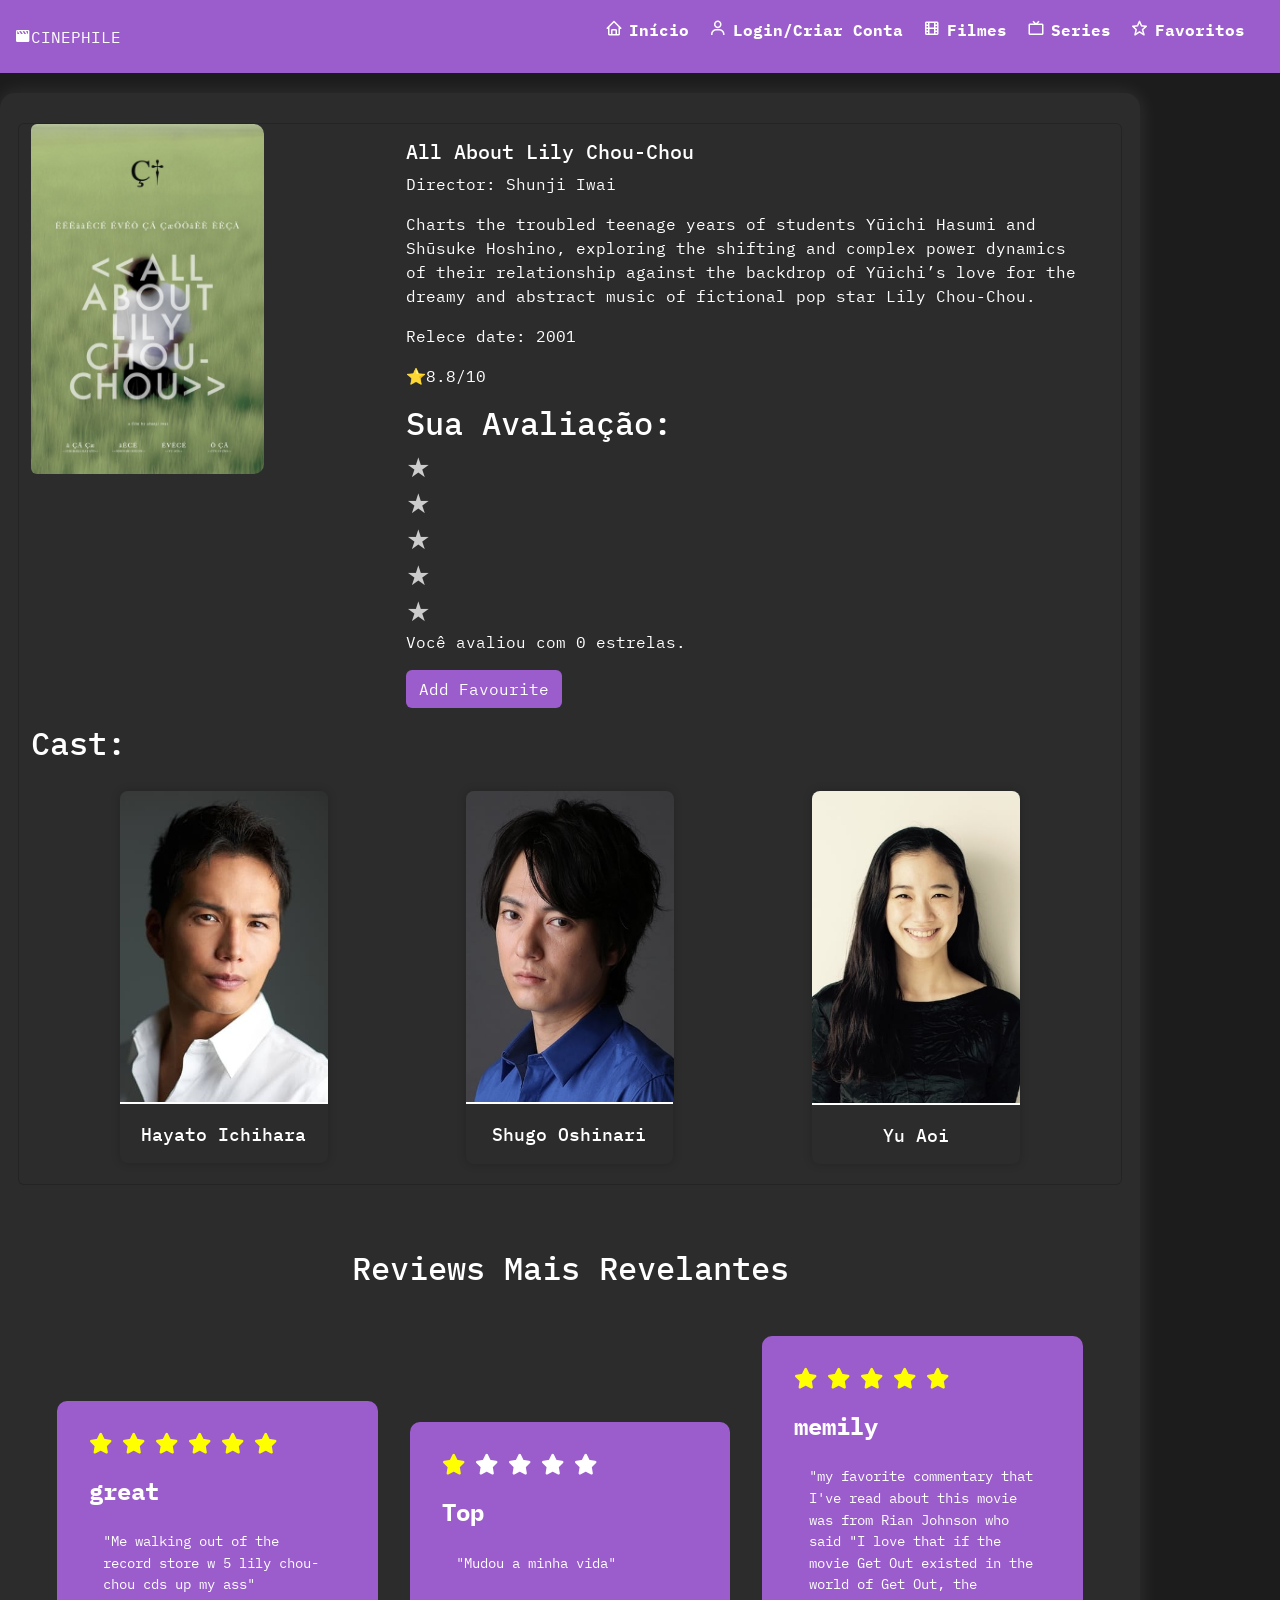
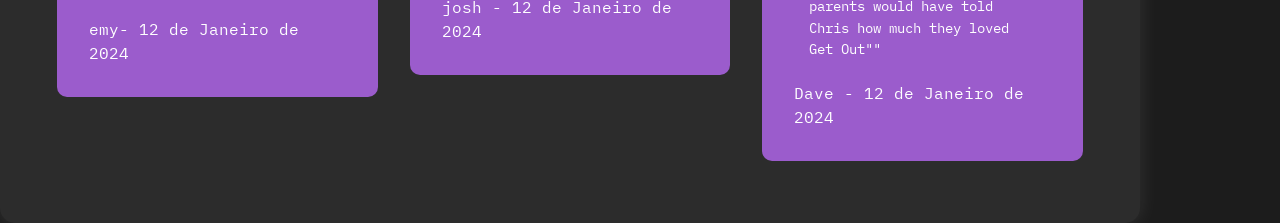
==== allaboutlilychou-chou_film.html @ 718507ba "algumas cenas" ====
<!DOCTYPE html>
<html lang="en">
<head>
    <meta charset="UTF-8">
    <meta name="viewport" content="width=device-width, initial-scale=1.0">
    <link rel="preconnect" href="https://fonts.googleapis.com">
    <link rel="preconnect" href="https://fonts.gstatic.com" crossorigin>
    <link rel="preconnect" href="https://fonts.googleapis.com">
    <link rel="preconnect" href="https://fonts.gstatic.com" crossorigin>
    <link rel="preconnect" href="https://fonts.googleapis.com">
    <link rel="preconnect" href="https://fonts.gstatic.com" crossorigin>
    <link href="https://fonts.googleapis.com/css2?family=IBM+Plex+Mono:ital,wght@0,400;0,500;0,600;0,700;1,400;1,500;1,600;1,700&family=Inter&family=Playfair+Display:ital,wght@0,400;0,500;0,600;0,700;0,800;0,900;1,400;1,500;1,600;1,700;1,800;1,900&display=swap" rel="stylesheet">    <link rel="stylesheet" href="./css/styles.css">
    <link href="https://cdn.jsdelivr.net/npm/bootstrap@5.3.2/dist/css/bootstrap.min.css" rel="stylesheet" integrity="sha384-T3c6CoIi6uLrA9TneNEoa7RxnatzjcDSCmG1MXxSR1GAsXEV/Dwwykc2MPK8M2HN" crossorigin="anonymous">
    <link rel="stylesheet" type="text/css" href="https://cdn.jsdelivr.net/npm/boxicons@latest/css/boxicons.min.css">
    <link rel="stylesheet" href="./css/navbar.css">
    <link rel="stylesheet" href="./css/film.css">
    <link rel="stylesheet" href="js/film.js">
    <link rel="stylesheet" href="https://unpkg.com/swiper/swiper-bundle.min.css" />
    <link rel="stylesheet" href="https://cdnjs.cloudflare.com/ajax/libs/font-awesome/6.4.2/css/all.min.css" integrity="sha512-z3gLpd7yknf1YoNbCzqRKc4qyor8gaKU1qmn+CShxbuBusANI9QpRohGBreCFkKxLhei6S9CQXFEbbKuqLg0DA==" crossorigin="anonymous" referrerpolicy="no-referrer" />
    <title>Document</title>
</head>
<body>
  <div class="navbar">
    <div class="logo">
        <i class="bx bxs-movie"></i>CINEPHILE
    </div>
    <ul class="nav-links">
        <li><a href="index.html"><i class='bx bx-home nav_icon'></i>Início</a></li>
        <li><a href=""><i class='bx bx-user nav_icon'></i>Login/Criar Conta</a></li>
        <li><a href=""><i class='bx bx-film nav_icon'></i>Filmes</a></li>
        <li><a href=""><i class='bx bx-tv nav_icon'></i>Series</a></li>
        <li><a href=""><i class='bx bx-star nav_icon'></i>Favoritos</a></li>
    </ul>
    <ul class="nav-links_mobile">
        <li><a href="index.html"><i class='bx bx-home nav_icon'></i></a></li>
        <li><a href=""><i class='bx bx-user nav_icon'></i></a></li>
        <li><a href=""><i class='bx bx-film nav_icon'></i></a></li>
        <li><a href=""><i class='bx bx-tv nav_icon'></i></a></li>
        <li><a href=""><i class='bx bx-star nav_icon'></i></a></li>
    </ul>
</div>
    <div class="container movie-details left-box">
      <div class="row">
          <div class="card mb-3 film">
            <div class="row g-0">
                <div class="col-md-4">
                        <img src="assets/images/allaboutlilychouchou.jpg"
                        class="img-fluid rounded-start movie-img" alt="">
                </div>
                <div class="col-md-8">
                    <div class="card-body">
                        <h5 class="card-title">All About Lily Chou-Chou</h5>
                        <p class="card-text">Director:   Shunji Iwai</p>
                        <p class="card-text">Charts the troubled teenage years of students Yūichi Hasumi and Shūsuke Hoshino, exploring the shifting and complex power dynamics of their relationship against the backdrop of Yūichi’s love for the dreamy and abstract music of fictional pop star Lily Chou-Chou.

                        </p>
                        <p class="card-text">Relece date: 2001</p>
                        <p class="card-text">⭐8.8/10</p>
                        <div class="review-section">
                          <h2>Sua Avaliação:</h2>
                          <div class="stars" id="star-rating">
                              <span class="star" data-value="1">&#9733;</span>
                              <span class="star" data-value="2">&#9733;</span>
                              <span class="star" data-value="3">&#9733;</span>
                              <span class="star" data-value="4">&#9733;</span>
                              <span class="star" data-value="5">&#9733;</span>
                          </div>
                          <p id="selected-rating">Nenhuma avaliação selecionada.</p>
                      </div>
                        <button class="btn">Add Favourite</button>
                    </div>
                </div>
            </div>
            <h2>Cast:</h2>
              <div class="swiper-container">
                <div class="swiper-wrapper">
                    <div class="swiper-slide ">
                        <div class="filme">
                            <img src="assets/images/hayato ichihara.jpg" alt="Filme 1" class="img-fluid">
                            <h3>Hayato Ichihara</h3>
                        </div>
                    </div>
                    <div class="swiper-slide">
                        <div class="filme">
                            <img src="assets/images/Shugo Oshinari.jpg" alt="Filme 2" class="img-fluid">
                            <h3>Shugo Oshinari</h3>
                        </div>
                    </div>
                    <div class="swiper-slide">
                        <div class="filme">
                            <img src="assets/images/Yu Aoi.jpg" alt="Filme 3" class="img-fluid">
                            <h3>Yu Aoi</h3>
                        </div>
                    </div>
                    
                </div>  
            
            </div>
        
        </div>
      </div>
      <div class="reviewBottomSection">
        <h1>Reviews Mais Revelantes</h1>
        <div class="commentContainer">
          <div class="eachComment">
              <div class="fiveStars">
                <i class="fa-solid fa-star rate"></i>
                <i class="fa-solid fa-star rate"></i>
                <i class="fa-solid fa-star rate"></i>
                <i class="fa-solid fa-star rate"></i>
                <i class="fa-solid fa-star rate"></i>
                <i class="fa-solid fa-star rate"></i>
                
  
              </div>
              <div class="subject">great</div>
              <div class="message">Me walking out of the record store w 5 lily chou-chou cds up my ass</div>
              <div class="user">emy- 12 de Janeiro de 2024</div>
          </div>


          <div class="eachComment">
              <div class="fiveStars">
                <i class="fa-solid fa-star rate"></i>
                <i class="fa-solid fa-star unrate"></i>
                <i class="fa-solid fa-star unrate"></i>
                <i class="fa-solid fa-star unrate"></i>
                <i class="fa-solid fa-star unrate"></i>
  
              </div>
              <div class="subject">Top</div>
              <div class="message">Mudou a minha vida</div>
              <div class="user"> josh - 12 de Janeiro de 2024</div>
          </div>
        
          <div class="eachComment">
              <div class="fiveStars">
                <i class="fa-solid fa-star rate"></i>
                <i class="fa-solid fa-star rate"></i>
                <i class="fa-solid fa-star rate"></i>
                <i class="fa-solid fa-star rate"></i>
                <i class="fa-solid fa-star rate"></i>
  
              </div>
              <div class="subject">memily</div>
              <div class="message">my favorite commentary that I've read about this movie was from Rian Johnson who said "I love that if the movie Get Out existed in the world of Get Out, the parents would have told Chris how much they loved Get Out"</div>
              <div class="user">Dave - 12 de Janeiro de 2024</div>
          </div>
        
    </div>
<script src="https://unpkg.com/swiper/swiper-bundle.min.js"></script>
<script src="./js/film.js"></script>
</body>
</html>
---- css/styles.css ----
/* Reset de estilos padrão e definições globais */
body {
    margin: 0;
    font-family: 'IBM Plex Mono', monospace, 'Inter', sans-serif, 'Playfair Display', serif;
    font-size: 16px;
    line-height: 1.6;
    background-color: #393e41;
    color: #fff;
    overflow-x: hidden;
}

.button {
    background-color: #3498db;
    color: #fff;
    padding: 10px 20px;
    border: none;
    border-radius: 5px;
    cursor: pointer;
    transition: background-color 0.3s ease;
}

.button:hover {
    background-color: #2c3e50;
}

.icon {
    width: 30px;
    height: 30px;
}

.swiper {
    width: 600px;
    height: 300px;
}

.image {
    max-width: 100%;
    height: auto;
    border-radius: 8px;
    box-shadow: 0 0 10px rgba(0, 0, 0, 0.2);
    transition: transform 0.3s ease-in-out;
}

.image:hover {
    transform: scale(1.05);
}

/* Estilo para imagens no carrossel */
#imagem_carrossel {
    width: 100%;
    max-width: 300px;
    height: 400px;
    margin-left: 50px;
}

/* Estilo para vídeos de trailers */
.trailer {
    max-width: 700px;
    margin-right: 100px;
    display: block;
}

/* Estilo para a seção de filmes populares */
.filmes_populares {
    padding: 20px;
    background-color: #282c2f;
    border-radius: 10px;
}

.filmes_populares h2 {
    font-size: 28px;
    color: #fff;
    text-align: center;
    margin-bottom: 20px;
}

.filme-carousel {
    overflow: hidden;
}

.swiper-container {
    width: 100%;
    padding: 20px;
}

.d-flex.flex-row {
    display: flex;
    flex-wrap: wrap;
    justify-content: space-between;
}

.swiper-slide {
    width: 300px;
    /* Adjust the width as needed */
    margin: 0 auto;
    flex-shrink: 0;
}

.col-md-2 {
    flex: 0 0 calc(20% - 20px);
    margin-bottom: 20px;
}

/* Estilo para cada filme individual */
.filme {
    border-radius: 8px;
    overflow: hidden;
    box-shadow: 0 0 10px rgba(0, 0, 0, 0.2);
    transition: transform 0.3s ease-in-out;
}

.filme:hover {
    transform: scale(1.05);
}


.filme img {
    width: 100%;
    height: auto;
    border-bottom: 2px solid #fff;
}

.filme h3 {
    margin-top: 10px;
    text-align: center;
    font-size: 18px;
    color: #fff;
    padding: 10px;
}

/*top rated*/

li {
    list-style: none;
}

a {
    text-decoration: none;
}

a,
img,
span,
input,
button,
ion-icon {
    display: block;
}

input {
    font: inherit;
    width: 100%;
    border: none;
}

select,
button {
    font: inherit;
    background: none;
    border: none;
    cursor: pointer;
}


.container {
    max-width: 540px;
    margin-inline: auto;
}

.section-subtitle {
    color: var(--citrine);
    font-size: var(--fs-11);
    font-weight: var(--fw-500);
    text-transform: uppercase;
    letter-spacing: 1px;
    margin-bottom: 10px;
    text-align: center;
}

.h2 {
    font-size: var(--fs-2);
}

.filter-list {
    display: flex;
    flex-wrap: wrap;
    justify-content: center;
    align-items: center;
    gap: 10px;
}

.top-rated .img .background {

    background-size: cover;
    background-position: center;
    padding-block: var(--section-padding);
}

.top-rated .section-title {
    margin-bottom: 50px;
}

.top-rated .filter-list {
    gap: 15px;
    margin-bottom: 50px;
}

.top-rated .filter-btn {
    position: relative;
    background: var(--rich-black-fogra-39);
    color: var(--light-gray);
    font-size: var(--fs-10);
    font-weight: var(--fw-700);
    text-transform: uppercase;
    padding: 17px 25px;
    border-radius: 4px;
    box-shadow: inset 0 3px 7px hsla(0, 0%, 0%, 0.8);
}

.top-rated .filter-btn:focus {
    color: var(--citrine);
    text-shadow: 0 3px 25px hsla(57, 97%, 45%, 0.5);
}

.top-rated .filter-btn:focus::before,
.top-rated .filter-btn:focus::after {
    content: "";
    position: absolute;
    top: 50%;
    transform: translateY(-50%);
    background: var(--citrine);
    width: 2px;
    height: 15px;
}

.top-rated .filter-btn:focus::before {
    left: 0;
}

.top-rated .filter-btn:focus::after {
    right: 0;
}

.movies-list {
    display: grid;
    gap: 50px;
}

.movie-card {
    height: 100%;
    display: flex;
    flex-direction: column;
    justify-content: space-between;
}

.movie-card .card-banner {
    position: relative;
    background: var(--gunmetal-1);
    aspect-ratio: 2 / 3;
    border-radius: 6px;
    overflow: hidden;
    margin-bottom: 20px;
    transition: var(--transition-1);
}

.movie-card .card-banner::after {
    content: "";
    position: absolute;
    inset: 0;
    transition: var(--transition-1);
}

.movie-card .card-banner:hover {
    box-shadow: 0 1px 2px hsla(0, 0%, 0%, 0.5);
}

.movie-card .card-banner:hover::after {
    background: hsla(0, 0%, 100%, 0.05);
}

.movie-card .card-banner img {
    width: 100%;
    height: 100%;
    object-fit: cover;
}

.movie-card .title-wrapper {
    display: flex;
    justify-content: space-between;
    align-items: center;
    gap: 20px;
    margin-bottom: 10px;
}

.movie-card .card-title {
    color: var(--white);
    font-size: var(--fs-7);
    transition: var(--transition-1);
}

.movie-card .card-title:is(:hover, :focus) {
    color: var(--citrine);
}

.movie-card .title-wrapper time {
    color: var(--citrine);
    font-size: var(--fs-9);
    font-weight: var(--fw-500);
}

.movie-card .card-meta {
    display: flex;
    justify-content: flex-start;
    align-items: center;
    gap: 15px;
}

.movie-card .badge {
    color: var(--citrine);
}

.movie-card .duration {
    margin-left: auto;
}

.movie-card :is(.duration, .rating) {
    display: flex;
    align-items: center;
    gap: 5px;
    color: var(--gainsboro);
    font-size: var(--fs-11);
    font-weight: var(--fw-500);
}

.movie-card :is(.duration, .rating) ion-icon {
    font-size: 13px;
    --ionicon-stroke-width: 50px;
    color: var(--citrine);
}

.movies-list.has-scrollbar {
    display: flex;
    justify-content: flex-start;
    gap: 30px;
    overflow-x: auto;
    scroll-snap-type: inline mandatory;
    padding-bottom: 25px;
}

.has-scrollbar::-webkit-scrollbar {
    height: 8px;
}

.has-scrollbar::-webkit-scrollbar-track {
    background: transparent;
    box-shadow: 0 0 0 2px var(--citrine);
    border-radius: 10px;
}

.has-scrollbar::-webkit-scrollbar-thumb {
    background: var(--gainsboro);
    border-radius: 10px;
    box-shadow: inset 0 1px 0 var(--black),
        inset 0 -1px 0 var(--black);
}

.movies-list {
    display: grid;
    grid-template-columns: 1fr 1fr 1fr 1fr;

}





/* Estilos para a seção de funções do site */
.fuctions {
    width: 100%;
    margin-top: 100px;
    margin-left: 35px;
    bottom: 0;
}

.fuctions h1 {
    font-size: 35px;
    left: 10px;
}

.fuctions .fuctions_box {
    display: grid;
    grid-template-columns: repeat(3, 1fr);
    grid-gap: 15px;
    width: 95%;
}

.fuctions .fuctions_box .fuctions_card {
    width: 410px;
    height: 180px;
    text-align: center;
    padding: 5px;
    border: 1px solid gray;
    display: flex;
    justify-content: center;
    background: #282725;
    margin-left: 0px;
    cursor: pointer;
}

.fuctions .fuctions_box .fuctions_card:hover {
    background-color: #7ba098;
}

.fuctions .fuctions_box .fuctions_card i {
    font-size: 60px;
    margin-top: 50px;
}

.fuctions .fuctions_box .fuctions_card h3 {
    margin-top: 30px;
}

.fuctions .fuctions_box .fuctions_card .card_h3 {
    margin-top: 50px;
}

/* Estilos para o rodapé */
.container {
    max-width: 1170px;
    margin: auto;
}

.row {
    display: flex;
    flex-wrap: wrap;
}

.footer {
    background-color: #393e41;
    padding: 70px 0;
}

.footer-col {
    width: 25%;
    padding: 0 15px;
}

.footer-col h4 {
    font-size: 18px;
    color: #ffffff;
    text-transform: capitalize;
    margin-bottom: 35px;
    font-weight: 500;
    position: relative;
}

.footer-col h4::before {
    content: '';
    position: absolute;
    left: 0;
    bottom: -10px;
    background-color: #9b5CCC;
    height: 2px;
    box-sizing: border-box;
    width: 50px;
}

.footer-col ul li:not(:last-child) {
    margin-bottom: 10px;
}

.footer-col ul li a {
    font-size: 16px;
    text-transform: capitalize;
    color: #ffffff;
    text-decoration: none;
    font-weight: 300;
    color: #bbbbbb;
    display: block;
    transition: all 0.3s ease;
}

.footer-col ul li a:hover {
    color: #ffffff;
    padding-left: 8px;
}

.footer-col .social-links a {
    display: inline-block;
    height: 40px;
    width: 40px;
    background-color: rgba(255, 255, 255, 0.2);
    margin: 0 10px 10px 0;
    text-align: center;
    line-height: 40px;
    border-radius: 50%;
    color: #ffffff;
    transition: all 0.5s ease;
}

.footer-col .social-links a:hover {
    color: #24262b;
    background-color: #ffffff;
}

/* Responsividade */
@media (max-width: 1200px) {
    .col-md-2 {
        flex: 0 0 calc(25% - 20px);
    }
}

@media (max-width: 992px) {
    .col-md-2 {
        flex: 0 0 calc(33.3333% - 20px);
    }
}

@media (max-width: 767px) {
    .footer-col {
        width: 50%;
        margin-bottom: 30px;
    }

    .col-md-2 {
        flex: 0 0 calc(50% - 20px);
    }
}

@media (max-width: 574px) {
    .footer-col {
        width: 100%;
    }
}
.hidden{
    opacity: 0;
    transition: all 1s;
}
.show{
    opacity: 1;
}
---- css/navbar.css ----
.navbar {
    font-family: 'IBM Plex Mono', monospace, 'Inter', sans-serif, 'Playfair Display', serif;
    background-color: #9B5CCC;
    padding: 15px;
    display: flex;
    justify-content: space-between;
    align-items: center;
    color: white;
    margin-bottom: 1%;
}
.nav_icon {
    font-size: 18px; 
    margin-top: 4px;
    margin-right: 6px;
}
.logo a {
    color: white;
    text-decoration: none;
    font-size: 1.5em; 
    font-weight: bold;
}
.nav-links {
    list-style: none;
    display: flex;
}

.nav-links_mobile {
    list-style: none;
    display: none;
}

.nav-links li,
.nav-links_mobile li {
    display: flex;
    flex-direction: column;
    align-items: center;
    margin-right: 20px;
}


.nav-links a,
.nav-links_mobile a {
    text-decoration: none;
    color: white;
    font-weight: bold;
    transition: color 0.3s ease-in-out;
}

.nav-links a:hover,
.nav-links_mobile a:hover {
    color: #fecb00; 
}



@media only screen and (max-width: 1024px) {
    .navbar {
        position: fixed;
        bottom: 0;
        width: 100%;
        justify-content: space-between;
    }
    .logo {
        position: fixed;
        top: 0;
        left: 0;
        width: 100%;
        background-color: rgba(0, 0, 0, 0.8);
        padding: 15px;
        text-align: center;
        z-index: 1;

    }
    .nav-links {
        display: none;
        flex-direction: column;
        align-items: center;
        width: 100%;
        background-color: rgba(0, 0, 0, 0.8);
        position: fixed;
        top: 0;
        left: 0;
        z-index: 1;
        margin-top: 10px; 
    }

    .nav-links li {
        margin: 10px 0;
    }

    .nav-links a {
        color: white;
    }

    .nav_icon {
        font-size: 30px; 
    }

    .nav-links_mobile {
        display: flex;
        justify-content: center; 
        align-items: center;
        list-style: none;
        margin: 0;
        padding: 0;
        background-color: rgba(0, 0, 0, 0.8);
        position: fixed;
        bottom: 0;
        left: 0;
        z-index: 1;
        width: 100%;
        margin-top: 5px;

    }

    .nav-links_mobile li {
        margin: 0;
    }

    .nav-links_mobile a {
        color: white;
    }

    #nav-toggle {
        display: none; 
    }

    #nav-toggle-label {
        cursor: pointer;
        color: white;
        margin-top: 10px;
        display: block;
        position: fixed; 
        top: 10px;
        right: 10px;
        font-size: 30px; 
    }

    #nav-toggle:checked + .nav-links,
    #nav-toggle:checked + .nav-links_mobile {
        display: flex;
        flex-direction: column;
        align-items: center;
    }
}
---- css/film.css ----
body {
    font-family: 'IBM Plex Mono', monospace, 'Inter', sans-serif, 'Playfair Display', serif;
    margin: 0;
    padding: 0;
    height: 100vh;
    background-color: #1c1c1c;
}

.movie-details {
    width: 100%;
    margin: 3% 0;
}
.film{
    color: #fff;
    background-color: #2c2c2c;
}
.left-box {
    color: #fff;
    margin: 20px 0;
    padding: 30px;
    border-radius: 15px;
    background-color: #2c2c2c;
    box-shadow: 0 0 20px rgba(255, 255, 255, 0.1);
    transition: background-color 0.3s ease-in-out;
}

.left-box:hover {
    background-color: #333;
}

.casting img {
    height: 300px;
    width: 250px;
    margin-right: 10px;
    cursor: pointer;
    border-radius: 25%;
    transition: transform 0.3s ease-in-out, box-shadow 0.3s ease-in-out;
}

.casting img:hover {
    transform: scale(1.1);
    box-shadow: 0 0 15px rgba(255, 255, 255, 0.3);
}

.movie-img {
    height: 350px;
    border-radius: 10px;
    transition: box-shadow 0.3s ease-in-out;
}

.movie-img:hover {
    box-shadow: -8px 8px 20px rgba(0, 0, 0, 0.4);
}

* {
    box-sizing: border-box;
}
.swiper-container {
    width: 100%;
    padding: 20px;
}
.d-flex.flex-row {
    display: flex;
    flex-wrap: wrap;
    justify-content: space-between;
}
.swiper-slide {
    width: 300px; /* Adjust the width as needed */
    margin: 0 auto;
    flex-shrink: 0;
}
.col-md-2 {
    flex: 0 0 calc(20% - 20px);
    margin-bottom: 20px;
}

/* Estilo para cada filme individual */
.filme {
    border-radius: 8px;
    overflow: hidden;
    box-shadow: 0 0 10px rgba(0, 0, 0, 0.2);
    transition: transform 0.3s ease-in-out;
}
.filme:hover {
    transform: scale(1.05);
}


.filme img {
    width: 100%;
    height: auto;
    border-bottom: 2px solid #fff;
}
.filme h3 {
    margin-top: 10px;
    text-align: center;
    font-size: 18px;
    color: #fff;
    padding: 10px;
}
.btn{
    background-color:#9B5CCC ;
    color: white;
}
.reviewBottomSection{
    margin-top: 3em;
}
.reviewBottomSection >h1{
    font-size: 2rem;
    text-align: center;
    max-width: 500px;
    margin: auto;
    margin-bottom: .5rem;
}
.commentContainer{
    width: 95%;
    max-width: 1200px;
    margin: auto;
    display: grid;
    gap: 2em;
    justify-items: center;
    align-items: center;
    margin-top: 3em;
    padding-bottom: 2em;
}
.eachComment{
    background-color: #9B5CCC;
    padding:2em;
    border-radius: 10px;
    width: 100%;

}
.eachComment .fiveStars{
    margin-bottom: 1em;
}
.eachComment .fiveStars i{
    font-size: 1.3rem;
}
.unrate{
  color: white;  
}
.rate{
    color: yellow;  
  }
.subject{
    color: white;
    font-size: 1.5rem;
    font-weight: 700;
    margin-bottom: .5em;
}
.message, .location{
    color: white;
}
.message{
    margin: 1.5em 1em;
    font-size: .9rem;
}
.message::before{
    content: '"';
}
.message::after{
    content: '"';
}
.location{
    font-size: .8rem;
}
.stars {
    font-size: 24px;
    cursor: pointer;
}

.star {
    color: #ccc;
    transition: color 0.3s ease-in-out;
}

.star:hover {
    color: #ffd700;
}

@media screen and (min-width:1000px) {
    .commentContainer{
        grid-template-columns: 1fr 1fr 1fr;
    } 
}
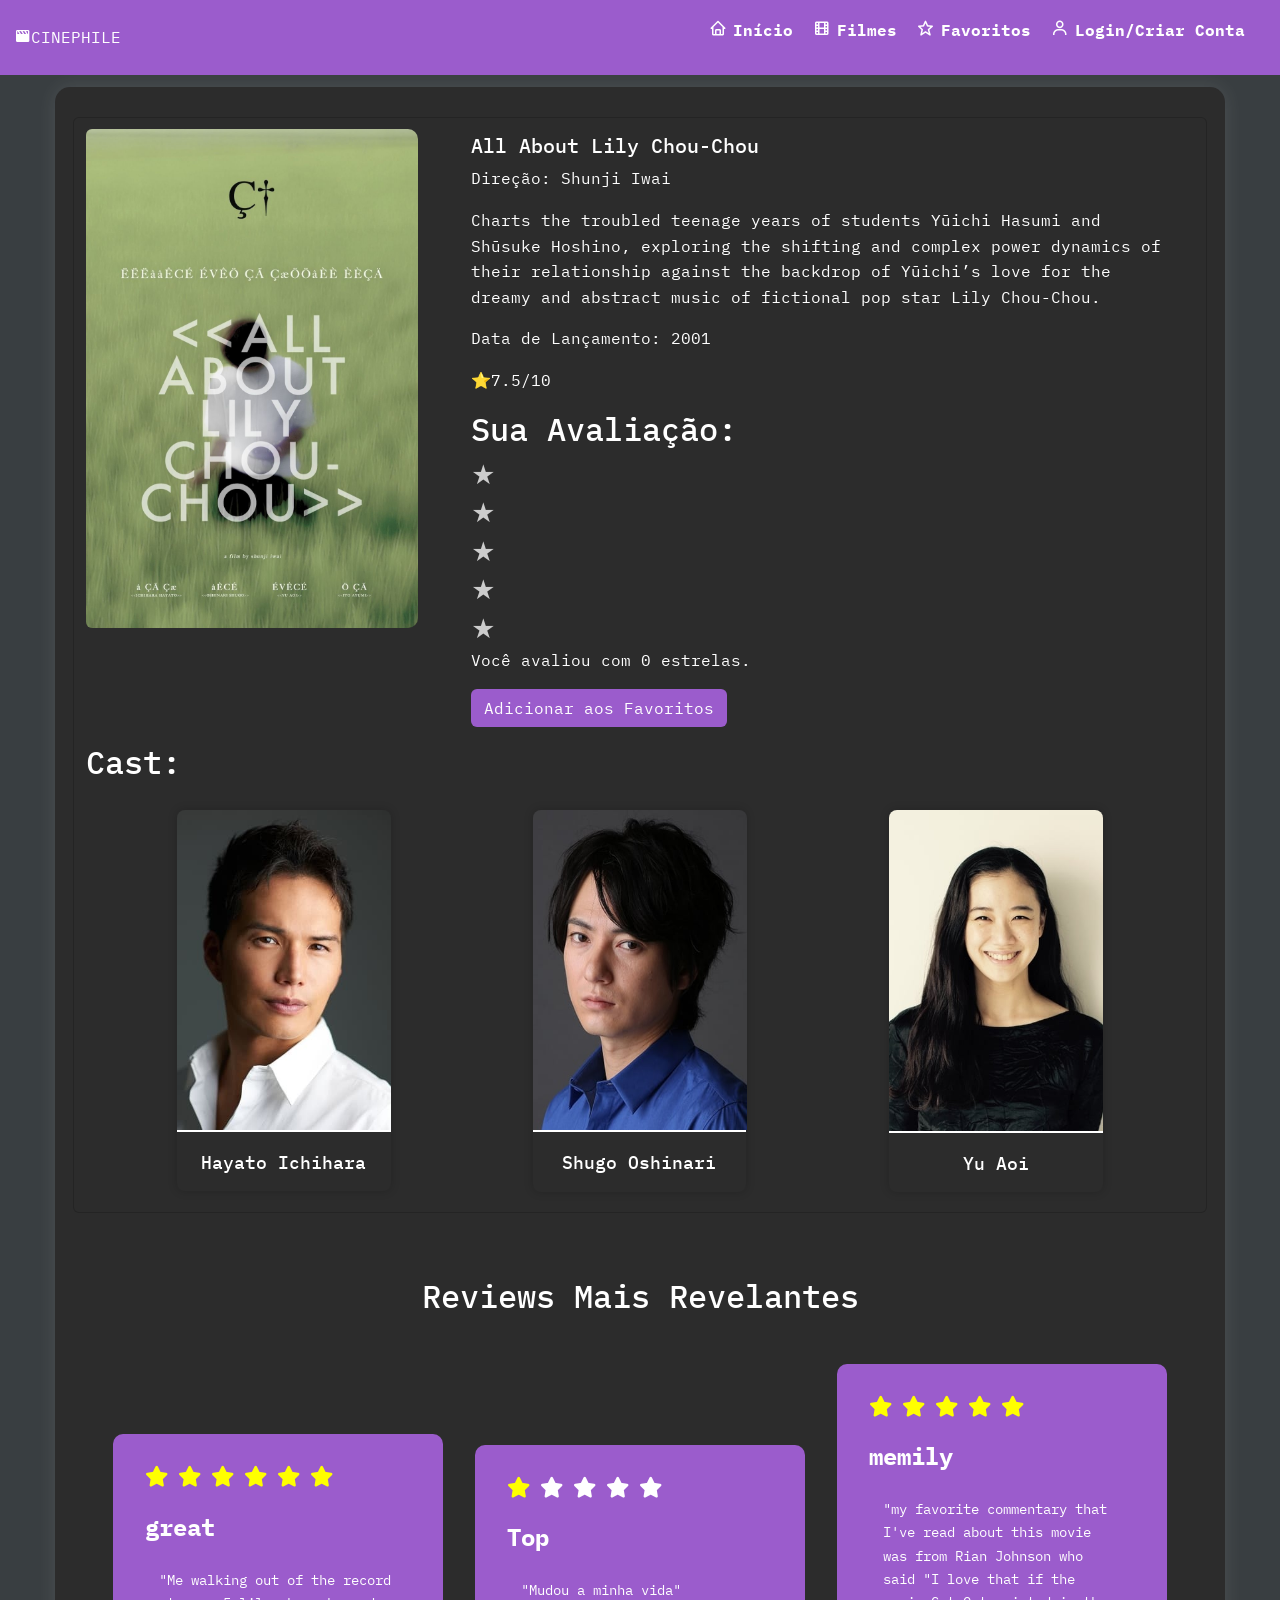
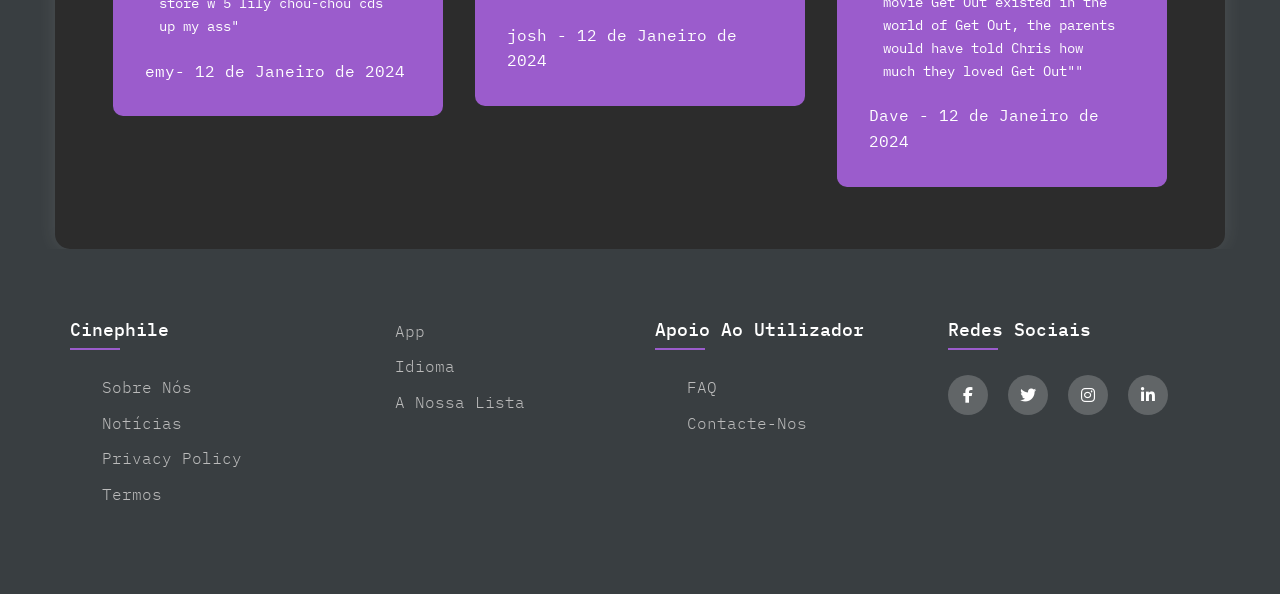
==== commit e794869e: "nos filmes: adicionei footers e atualizei a navbar, centrei a div / slight fixes no index" ====
--- a/allaboutlilychou-chou_film.html
+++ b/allaboutlilychou-chou_film.html
@@ -1,5 +1,6 @@
 <!DOCTYPE html>
 <html lang="en">
+
 <head>
     <meta charset="UTF-8">
     <meta name="viewport" content="width=device-width, initial-scale=1.0">
@@ -9,146 +10,198 @@
     <link rel="preconnect" href="https://fonts.gstatic.com" crossorigin>
     <link rel="preconnect" href="https://fonts.googleapis.com">
     <link rel="preconnect" href="https://fonts.gstatic.com" crossorigin>
-    <link href="https://fonts.googleapis.com/css2?family=IBM+Plex+Mono:ital,wght@0,400;0,500;0,600;0,700;1,400;1,500;1,600;1,700&family=Inter&family=Playfair+Display:ital,wght@0,400;0,500;0,600;0,700;0,800;0,900;1,400;1,500;1,600;1,700;1,800;1,900&display=swap" rel="stylesheet">    <link rel="stylesheet" href="./css/styles.css">
-    <link href="https://cdn.jsdelivr.net/npm/bootstrap@5.3.2/dist/css/bootstrap.min.css" rel="stylesheet" integrity="sha384-T3c6CoIi6uLrA9TneNEoa7RxnatzjcDSCmG1MXxSR1GAsXEV/Dwwykc2MPK8M2HN" crossorigin="anonymous">
+    <link
+        href="https://fonts.googleapis.com/css2?family=IBM+Plex+Mono:ital,wght@0,400;0,500;0,600;0,700;1,400;1,500;1,600;1,700&family=Inter&family=Playfair+Display:ital,wght@0,400;0,500;0,600;0,700;0,800;0,900;1,400;1,500;1,600;1,700;1,800;1,900&display=swap"
+        rel="stylesheet">
+    <link rel="stylesheet" href="./css/styles.css">
+    <link href="https://cdn.jsdelivr.net/npm/bootstrap@5.3.2/dist/css/bootstrap.min.css" rel="stylesheet"
+        integrity="sha384-T3c6CoIi6uLrA9TneNEoa7RxnatzjcDSCmG1MXxSR1GAsXEV/Dwwykc2MPK8M2HN" crossorigin="anonymous">
     <link rel="stylesheet" type="text/css" href="https://cdn.jsdelivr.net/npm/boxicons@latest/css/boxicons.min.css">
     <link rel="stylesheet" href="./css/navbar.css">
     <link rel="stylesheet" href="./css/film.css">
+    <link rel="stylesheet" href="./css/styles.css">
     <link rel="stylesheet" href="js/film.js">
     <link rel="stylesheet" href="https://unpkg.com/swiper/swiper-bundle.min.css" />
-    <link rel="stylesheet" href="https://cdnjs.cloudflare.com/ajax/libs/font-awesome/6.4.2/css/all.min.css" integrity="sha512-z3gLpd7yknf1YoNbCzqRKc4qyor8gaKU1qmn+CShxbuBusANI9QpRohGBreCFkKxLhei6S9CQXFEbbKuqLg0DA==" crossorigin="anonymous" referrerpolicy="no-referrer" />
-    <title>Document</title>
+    <link rel="stylesheet" href="https://cdnjs.cloudflare.com/ajax/libs/font-awesome/6.4.2/css/all.min.css"
+        integrity="sha512-z3gLpd7yknf1YoNbCzqRKc4qyor8gaKU1qmn+CShxbuBusANI9QpRohGBreCFkKxLhei6S9CQXFEbbKuqLg0DA=="
+        crossorigin="anonymous" referrerpolicy="no-referrer" />
+    <title>All About Lily Chou-Chou</title>
 </head>
+
 <body>
-  <div class="navbar">
-    <div class="logo">
-        <i class="bx bxs-movie"></i>CINEPHILE
+    <div class="navbar">
+        <div class="logo">
+            <i class="bx bxs-movie"></i>CINEPHILE
+        </div>
+        <ul class="nav-links">
+            <li><a href="index.html"><i class='bx bx-home nav_icon'></i>Início</a></li>
+            <li><a href="movies.html"><i class='bx bx-film nav_icon'></i>Filmes</a></li>
+            <li><a href="favorites.html"><i class='bx bx-star nav_icon'></i>Favoritos</a></li>
+            <li><a href="login.html"><i class='bx bx-user nav_icon'></i>Login/Criar Conta</a></li>
+        </ul>
+        <ul class="nav-links_mobile">
+            <li><a href="index.html"><i class='bx bx-home nav_icon'></i></a></li>
+            <li><a href="movies.html"><i class='bx bx-film nav_icon'></i></a></li>
+            <li><a href="favorites.html"><i class='bx bx-star nav_icon'></i></a></li>
+            <li><a href="login.html"><i class='bx bx-user nav_icon'></i></a></li>
+        </ul>
     </div>
-    <ul class="nav-links">
-        <li><a href="index.html"><i class='bx bx-home nav_icon'></i>Início</a></li>
-        <li><a href=""><i class='bx bx-user nav_icon'></i>Login/Criar Conta</a></li>
-        <li><a href=""><i class='bx bx-film nav_icon'></i>Filmes</a></li>
-        <li><a href=""><i class='bx bx-tv nav_icon'></i>Series</a></li>
-        <li><a href=""><i class='bx bx-star nav_icon'></i>Favoritos</a></li>
-    </ul>
-    <ul class="nav-links_mobile">
-        <li><a href="index.html"><i class='bx bx-home nav_icon'></i></a></li>
-        <li><a href=""><i class='bx bx-user nav_icon'></i></a></li>
-        <li><a href=""><i class='bx bx-film nav_icon'></i></a></li>
-        <li><a href=""><i class='bx bx-tv nav_icon'></i></a></li>
-        <li><a href=""><i class='bx bx-star nav_icon'></i></a></li>
-    </ul>
-</div>
     <div class="container movie-details left-box">
-      <div class="row">
-          <div class="card mb-3 film">
-            <div class="row g-0">
-                <div class="col-md-4">
-                        <img src="assets/images/allaboutlilychouchou.jpg"
-                        class="img-fluid rounded-start movie-img" alt="">
-                </div>
-                <div class="col-md-8">
-                    <div class="card-body">
-                        <h5 class="card-title">All About Lily Chou-Chou</h5>
-                        <p class="card-text">Director:   Shunji Iwai</p>
-                        <p class="card-text">Charts the troubled teenage years of students Yūichi Hasumi and Shūsuke Hoshino, exploring the shifting and complex power dynamics of their relationship against the backdrop of Yūichi’s love for the dreamy and abstract music of fictional pop star Lily Chou-Chou.
-
-                        </p>
-                        <p class="card-text">Relece date: 2001</p>
-                        <p class="card-text">⭐8.8/10</p>
-                        <div class="review-section">
-                          <h2>Sua Avaliação:</h2>
-                          <div class="stars" id="star-rating">
-                              <span class="star" data-value="1">&#9733;</span>
-                              <span class="star" data-value="2">&#9733;</span>
-                              <span class="star" data-value="3">&#9733;</span>
-                              <span class="star" data-value="4">&#9733;</span>
-                              <span class="star" data-value="5">&#9733;</span>
-                          </div>
-                          <p id="selected-rating">Nenhuma avaliação selecionada.</p>
-                      </div>
-                        <button class="btn">Add Favourite</button>
-                    </div>
-                </div>
+        <div class="row">
+            <div class="card mb-3 film">
+                <div class="row g-0">
+                    <div class="col-md-4">
+                        <img src="assets/images/allaboutlilychouchou.jpg" class="img-fluid rounded-start movie-img"
+                            alt="">
+                    </div>
+                    <div class="col-md-8">
+                        <div class="card-body">
+                            <h5 class="card-title">All About Lily Chou-Chou</h5>
+                            <p class="card-text">Direção: Shunji Iwai</p>
+                            <p class="card-text">Charts the troubled teenage years of students Yūichi Hasumi and Shūsuke
+                                Hoshino, exploring the shifting and complex power dynamics of their relationship against
+                                the backdrop of Yūichi’s love for the dreamy and abstract music of fictional pop star
+                                Lily Chou-Chou.
+
+                            </p>
+                            <p class="card-text">Data de Lançamento: 2001</p>
+                            <p class="card-text">⭐7.5/10</p>
+                            <div class="review-section">
+                                <h2>Sua Avaliação:</h2>
+                                <div class="stars" id="star-rating">
+                                    <span class="star" data-value="1">&#9733;</span>
+                                    <span class="star" data-value="2">&#9733;</span>
+                                    <span class="star" data-value="3">&#9733;</span>
+                                    <span class="star" data-value="4">&#9733;</span>
+                                    <span class="star" data-value="5">&#9733;</span>
+                                </div>
+                                <p id="selected-rating">Nenhuma avaliação selecionada.</p>
+                            </div>
+                            <button class="btn">Adicionar aos Favoritos</button>
+                        </div>
+                    </div>
+                </div>
+                <h2>Cast:</h2>
+                <div class="swiper-container">
+                    <div class="swiper-wrapper">
+                        <div class="swiper-slide ">
+                            <div class="filme">
+                                <img src="assets/images/hayato ichihara.jpg" alt="Filme 1" class="img-fluid">
+                                <h3>Hayato Ichihara</h3>
+                            </div>
+                        </div>
+                        <div class="swiper-slide">
+                            <div class="filme">
+                                <img src="assets/images/Shugo Oshinari.jpg" alt="Filme 2" class="img-fluid">
+                                <h3>Shugo Oshinari</h3>
+                            </div>
+                        </div>
+                        <div class="swiper-slide">
+                            <div class="filme">
+                                <img src="assets/images/Yu Aoi.jpg" alt="Filme 3" class="img-fluid">
+                                <h3>Yu Aoi</h3>
+                            </div>
+                        </div>
+
+                    </div>
+
+                </div>
+
             </div>
-            <h2>Cast:</h2>
-              <div class="swiper-container">
-                <div class="swiper-wrapper">
-                    <div class="swiper-slide ">
-                        <div class="filme">
-                            <img src="assets/images/hayato ichihara.jpg" alt="Filme 1" class="img-fluid">
-                            <h3>Hayato Ichihara</h3>
-                        </div>
-                    </div>
-                    <div class="swiper-slide">
-                        <div class="filme">
-                            <img src="assets/images/Shugo Oshinari.jpg" alt="Filme 2" class="img-fluid">
-                            <h3>Shugo Oshinari</h3>
-                        </div>
-                    </div>
-                    <div class="swiper-slide">
-                        <div class="filme">
-                            <img src="assets/images/Yu Aoi.jpg" alt="Filme 3" class="img-fluid">
-                            <h3>Yu Aoi</h3>
-                        </div>
-                    </div>
-                    
-                </div>  
-            
+        </div>
+        <div class="reviewBottomSection">
+            <h1>Reviews Mais Revelantes</h1>
+            <div class="commentContainer">
+                <div class="eachComment">
+                    <div class="fiveStars">
+                        <i class="fa-solid fa-star rate"></i>
+                        <i class="fa-solid fa-star rate"></i>
+                        <i class="fa-solid fa-star rate"></i>
+                        <i class="fa-solid fa-star rate"></i>
+                        <i class="fa-solid fa-star rate"></i>
+                        <i class="fa-solid fa-star rate"></i>
+
+
+                    </div>
+                    <div class="subject">great</div>
+                    <div class="message">Me walking out of the record store w 5 lily chou-chou cds up my ass</div>
+                    <div class="user">emy- 12 de Janeiro de 2024</div>
+                </div>
+
+
+                <div class="eachComment">
+                    <div class="fiveStars">
+                        <i class="fa-solid fa-star rate"></i>
+                        <i class="fa-solid fa-star unrate"></i>
+                        <i class="fa-solid fa-star unrate"></i>
+                        <i class="fa-solid fa-star unrate"></i>
+                        <i class="fa-solid fa-star unrate"></i>
+
+                    </div>
+                    <div class="subject">Top</div>
+                    <div class="message">Mudou a minha vida</div>
+                    <div class="user"> josh - 12 de Janeiro de 2024</div>
+                </div>
+
+                <div class="eachComment">
+                    <div class="fiveStars">
+                        <i class="fa-solid fa-star rate"></i>
+                        <i class="fa-solid fa-star rate"></i>
+                        <i class="fa-solid fa-star rate"></i>
+                        <i class="fa-solid fa-star rate"></i>
+                        <i class="fa-solid fa-star rate"></i>
+
+                    </div>
+                    <div class="subject">memily</div>
+                    <div class="message">my favorite commentary that I've read about this movie was from Rian Johnson
+                        who said "I love that if the movie Get Out existed in the world of Get Out, the parents would
+                        have told Chris how much they loved Get Out"</div>
+                    <div class="user">Dave - 12 de Janeiro de 2024</div>
+                </div>
+
             </div>
-        
-        </div>
-      </div>
-      <div class="reviewBottomSection">
-        <h1>Reviews Mais Revelantes</h1>
-        <div class="commentContainer">
-          <div class="eachComment">
-              <div class="fiveStars">
-                <i class="fa-solid fa-star rate"></i>
-                <i class="fa-solid fa-star rate"></i>
-                <i class="fa-solid fa-star rate"></i>
-                <i class="fa-solid fa-star rate"></i>
-                <i class="fa-solid fa-star rate"></i>
-                <i class="fa-solid fa-star rate"></i>
-                
-  
-              </div>
-              <div class="subject">great</div>
-              <div class="message">Me walking out of the record store w 5 lily chou-chou cds up my ass</div>
-              <div class="user">emy- 12 de Janeiro de 2024</div>
-          </div>
-
-
-          <div class="eachComment">
-              <div class="fiveStars">
-                <i class="fa-solid fa-star rate"></i>
-                <i class="fa-solid fa-star unrate"></i>
-                <i class="fa-solid fa-star unrate"></i>
-                <i class="fa-solid fa-star unrate"></i>
-                <i class="fa-solid fa-star unrate"></i>
-  
-              </div>
-              <div class="subject">Top</div>
-              <div class="message">Mudou a minha vida</div>
-              <div class="user"> josh - 12 de Janeiro de 2024</div>
-          </div>
-        
-          <div class="eachComment">
-              <div class="fiveStars">
-                <i class="fa-solid fa-star rate"></i>
-                <i class="fa-solid fa-star rate"></i>
-                <i class="fa-solid fa-star rate"></i>
-                <i class="fa-solid fa-star rate"></i>
-                <i class="fa-solid fa-star rate"></i>
-  
-              </div>
-              <div class="subject">memily</div>
-              <div class="message">my favorite commentary that I've read about this movie was from Rian Johnson who said "I love that if the movie Get Out existed in the world of Get Out, the parents would have told Chris how much they loved Get Out"</div>
-              <div class="user">Dave - 12 de Janeiro de 2024</div>
-          </div>
-        
+        </div>
     </div>
-<script src="https://unpkg.com/swiper/swiper-bundle.min.js"></script>
-<script src="./js/film.js"></script>
+    <footer class="footer">
+        <div class="container">
+            <div class="row">
+                <div class="footer-col">
+                    <h4>Cinephile</h4>
+                    <ul>
+                        <li><a href="#">Sobre Nós</a></li>
+                        <li><a href="#">Notícias</a></li>
+                        <li><a href="#">Privacy Policy</a></li>
+                        <li><a href="#">Termos</a></li>
+                    </ul>
+                </div>
+                <div class="footer-col">
+                    <ul>
+                        <li><a href="#">App</a></li>
+                        <li><a href="#">Idioma</a></li>
+                        <li><a href="#">A Nossa Lista</a></li>
+                    </ul>
+                </div>
+                <div class="footer-col">
+                    <h4>Apoio ao Utilizador</h4>
+                    <ul>
+                        <li><a href="#">FAQ</a></li>
+                        <li><a href="#">Contacte-nos</a></li>
+                    </ul>
+                </div>
+                <div class="footer-col">
+                    <h4>Redes Sociais</h4>
+                    <div class="social-links">
+                        <a href="#"><i class="fab fa-facebook-f"></i></a>
+                        <a href="#"><i class="fab fa-twitter"></i></a>
+                        <a href="#"><i class="fab fa-instagram"></i></a>
+                        <a href="#"><i class="fab fa-linkedin-in"></i></a>
+                    </div>
+                </div>
+            </div>
+        </div>
+    </footer>
+    <script src="https://unpkg.com/swiper/swiper-bundle.min.js"></script>
+    <script src="./js/film.js"></script>
 </body>
+
 </html>
--- a/css/styles.css
+++ b/css/styles.css
@@ -1,3 +1,66 @@
+:root {
+
+    /**
+     * colors
+     */
+  
+    --rich-black-fogra-29: hsl(225, 25%, 9%);
+    --rich-black-fogra-39: hsl(170, 21%, 5%);
+    --raisin-black: hsl(228, 13%, 15%);
+    --eerie-black: hsl(207, 19%, 11%);
+    --light-gray: hsl(0, 3%, 80%);
+    --gunmetal-1: hsl(229, 15%, 21%);
+    --gunmetal-2: hsl(216, 22%, 18%);
+    --gainsboro: hsl(0, 7%, 88%);
+    --citrine: hsl(57, 97%, 45%);
+    --xiketic: hsl(253, 21%, 13%);
+    --gray-x: hsl(0, 0%, 74%);
+    --white: hsl(0, 100%, 100%);
+    --black: hsl(0, 0%, 0%);
+    --jet: hsl(0, 0%, 20%);
+  
+    /**
+     * typography
+     */
+  
+    --ff-poppins: 'Poppins', sans-serif;
+  
+    --fs-1: 36px;
+    --fs-2: 32px;
+    --fs-3: 30px;
+    --fs-4: 24px;
+    --fs-5: 20px;
+    --fs-6: 18px;
+    --fs-7: 16px;
+    --fs-8: 15px;
+    --fs-9: 14px;
+    --fs-10: 13px;
+    --fs-11: 12px;
+    --fs-12: 11px;
+  
+    --fw-500: 500;
+    --fw-700: 700;
+  
+    /**
+     * transition
+     */
+  
+    --transition-1: 0.15s ease;
+    --transition-2: 0.25s ease-in;
+  
+    /**
+     * spacing
+     */
+  
+    --section-padding: 100px;
+  
+  }
+  
+
+
+
+
+
 /* Reset de estilos padrão e definições globais */
 body {
     margin: 0;
@@ -190,7 +253,6 @@
 }
 
 .top-rated .img .background {
-
     background-size: cover;
     background-position: center;
     padding-block: var(--section-padding);
@@ -198,6 +260,7 @@
 
 .top-rated .section-title {
     margin-bottom: 50px;
+    padding-top: 1%;
 }
 
 .top-rated .filter-list {
@@ -244,6 +307,11 @@
 .movies-list {
     display: grid;
     gap: 50px;
+}
+
+.prox_estreias_header {
+    padding-left: 5%;
+    padding-top: 1%;
 }
 
 .movie-card {
--- a/css/film.css
+++ b/css/film.css
@@ -43,7 +43,8 @@
 }
 
 .movie-img {
-    height: 350px;
+    margin-top: 3%;
+    width: 90%;
     border-radius: 10px;
     transition: box-shadow 0.3s ease-in-out;
 }
--- a/css/styles.css
+++ b/css/styles.css
@@ -1,3 +1,66 @@
+:root {
+
+    /**
+     * colors
+     */
+  
+    --rich-black-fogra-29: hsl(225, 25%, 9%);
+    --rich-black-fogra-39: hsl(170, 21%, 5%);
+    --raisin-black: hsl(228, 13%, 15%);
+    --eerie-black: hsl(207, 19%, 11%);
+    --light-gray: hsl(0, 3%, 80%);
+    --gunmetal-1: hsl(229, 15%, 21%);
+    --gunmetal-2: hsl(216, 22%, 18%);
+    --gainsboro: hsl(0, 7%, 88%);
+    --citrine: hsl(57, 97%, 45%);
+    --xiketic: hsl(253, 21%, 13%);
+    --gray-x: hsl(0, 0%, 74%);
+    --white: hsl(0, 100%, 100%);
+    --black: hsl(0, 0%, 0%);
+    --jet: hsl(0, 0%, 20%);
+  
+    /**
+     * typography
+     */
+  
+    --ff-poppins: 'Poppins', sans-serif;
+  
+    --fs-1: 36px;
+    --fs-2: 32px;
+    --fs-3: 30px;
+    --fs-4: 24px;
+    --fs-5: 20px;
+    --fs-6: 18px;
+    --fs-7: 16px;
+    --fs-8: 15px;
+    --fs-9: 14px;
+    --fs-10: 13px;
+    --fs-11: 12px;
+    --fs-12: 11px;
+  
+    --fw-500: 500;
+    --fw-700: 700;
+  
+    /**
+     * transition
+     */
+  
+    --transition-1: 0.15s ease;
+    --transition-2: 0.25s ease-in;
+  
+    /**
+     * spacing
+     */
+  
+    --section-padding: 100px;
+  
+  }
+  
+
+
+
+
+
 /* Reset de estilos padrão e definições globais */
 body {
     margin: 0;
@@ -190,7 +253,6 @@
 }
 
 .top-rated .img .background {
-
     background-size: cover;
     background-position: center;
     padding-block: var(--section-padding);
@@ -198,6 +260,7 @@
 
 .top-rated .section-title {
     margin-bottom: 50px;
+    padding-top: 1%;
 }
 
 .top-rated .filter-list {
@@ -244,6 +307,11 @@
 .movies-list {
     display: grid;
     gap: 50px;
+}
+
+.prox_estreias_header {
+    padding-left: 5%;
+    padding-top: 1%;
 }
 
 .movie-card {
